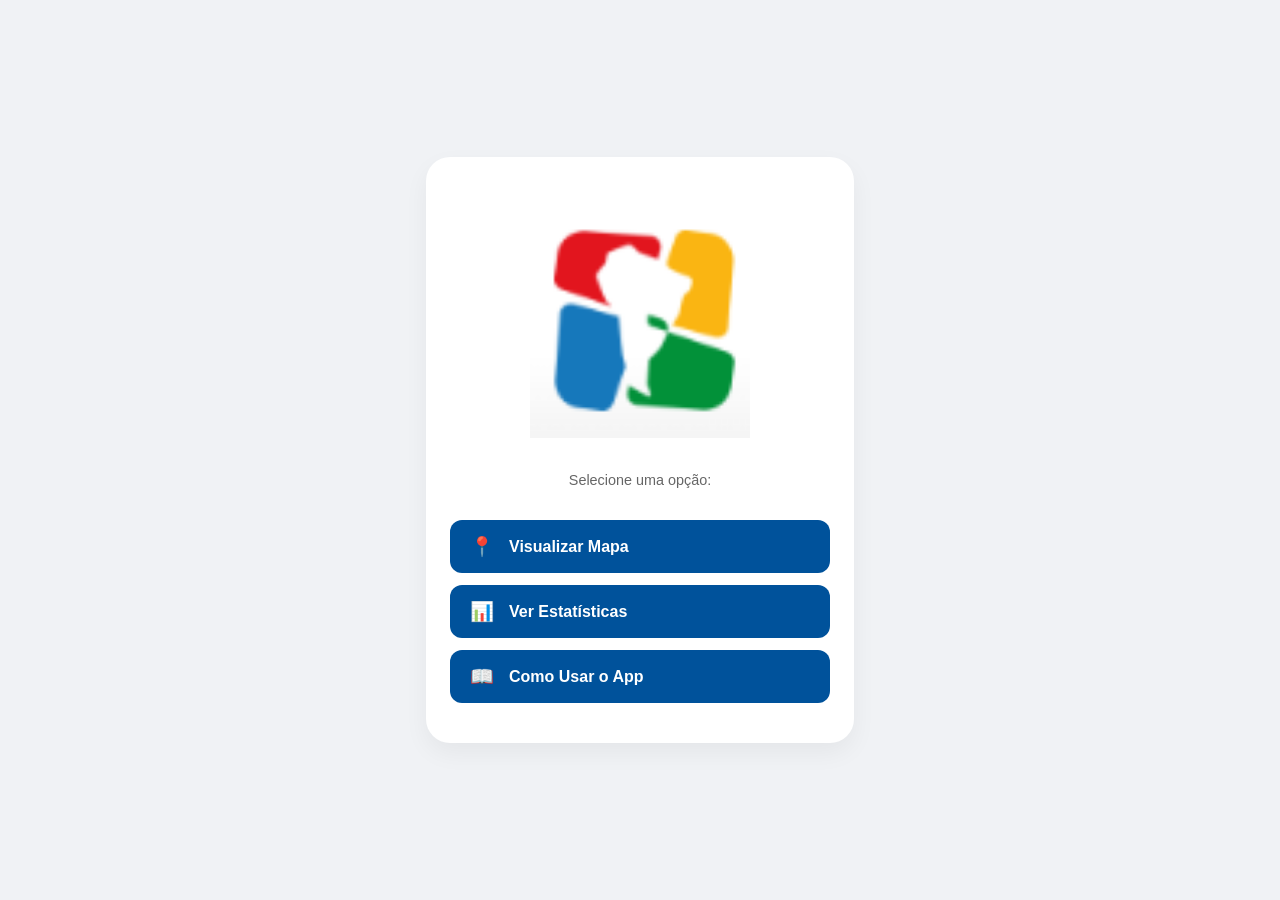
==== index.html @ 41bc8ce9 "Corrigindo Logo" ====
<!DOCTYPE html>
<html lang="pt-br">
<head>
    <meta charset="UTF-8">
    <meta name="viewport" content="width=device-width, initial-scale=1.0">
    <title>Itaipu Parquetec - PWA</title>
    <link rel="manifest" href="manifest.json">
    <link rel="stylesheet" href="style.css">
</head>
<body>

    <div class="card">
        <header class="header">
            <img src="Images/LogoItaipu.png" alt="Logo Itaipu Parquetec" class="logo">
        </header>

        <p class="welcome-text">Selecione uma opção:</p>

        <nav class="button-group">
            <button class="btn" onclick="navegar('mapa')">
                <span class="icon">📍</span> Visualizar Mapa
            </button>
            
            <button class="btn" onclick="navegar('estatisticas')">
                <span class="icon">📊</span> Ver Estatísticas
            </button>
            
            <button class="btn" onclick="navegar('tutorial')">
                <span class="icon">📖</span> Como Usar o App
            </button>
        </nav>
    </div>

    <script>
        // Mantendo seu registro de Service Worker
        if ('serviceWorker' in navigator) {
            navigator.serviceWorker.register('sw.js');
        }

        function navegar(destino) {
            console.log("Indo para: " + destino);
            alert("Navegando para: " + destino);
        }
    </script>
</body>
</html>
---- style.css ----
body { 
    font-family: 'Segoe UI', Tahoma, Geneva, Verdana, sans-serif; 
    display: flex; 
    justify-content: center; 
    align-items: center; 
    min-height: 100vh; 
    margin: 0; 
    background-color: #f0f2f5;
}

.card {
    text-align: center;
    padding: 2.5rem 1.5rem;
    background: white;
    border-radius: 24px;
    box-shadow: 0 10px 25px rgba(0,0,0,0.05);
    width: 90%;
    max-width: 380px;
}

.logo {
    width: 100%;
    max-width: 220px;
    margin-bottom: 1rem;
}

.welcome-text {
    color: #666;
    margin-bottom: 2rem;
    font-size: 0.9rem;
}

.button-group {
    display: flex;
    flex-direction: column;
    gap: 12px;
}

.btn {
    display: flex;
    align-items: center;
    justify-content: flex-start;
    padding: 15px 20px;
    font-size: 1rem;
    font-weight: 600;
    color: #ffffff;
    background-color: #00529b; 
    border: none;
    border-radius: 12px;
    cursor: pointer;
    transition: all 0.2s ease;
}

.btn:active {
    transform: scale(0.96);
    background-color: #003d73;
}

.btn .icon {
    margin-right: 15px;
    font-size: 1.2rem;
}


@media (min-width: 768px) {
    .btn:hover {
        background-color: #0066c0;
        box-shadow: 0 4px 12px rgba(0,82,155,0.2);
    }
}
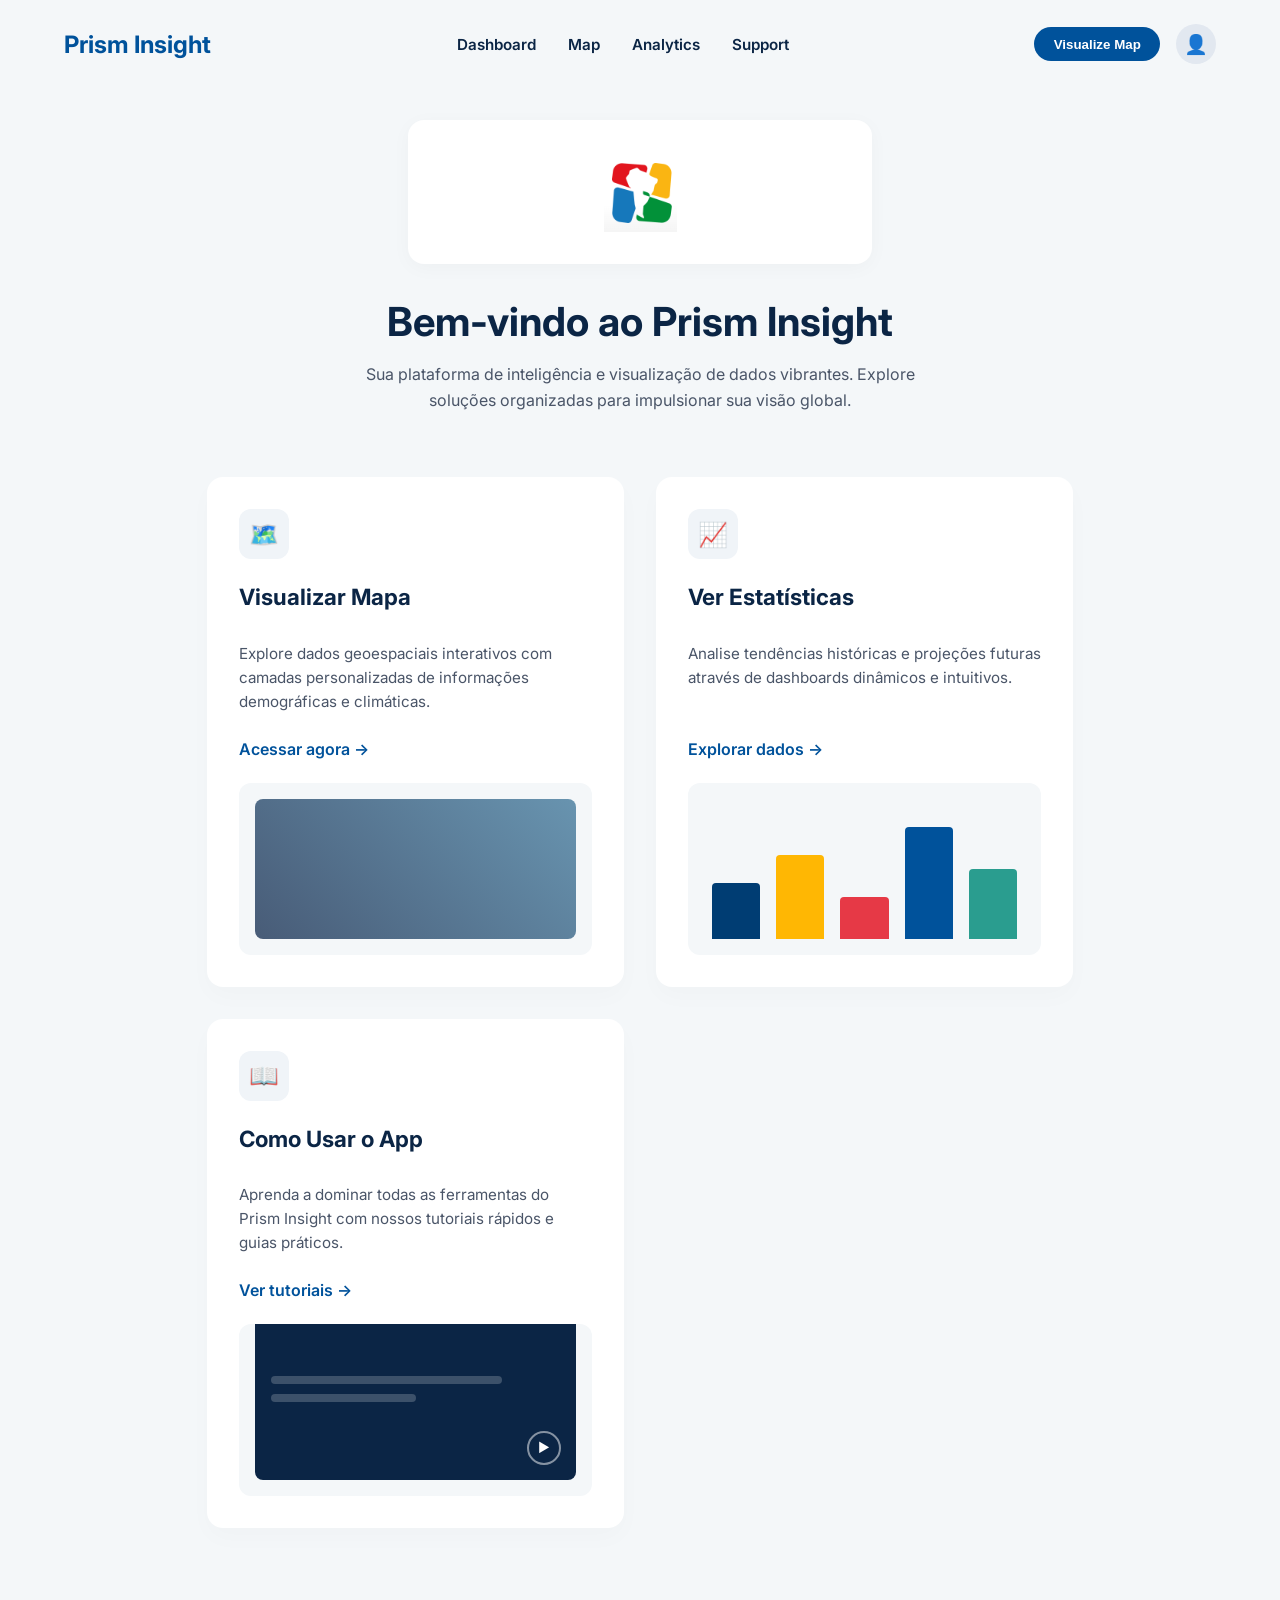
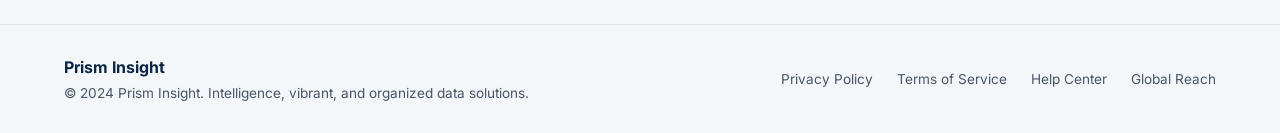
==== commit 82a6d705: "Atualizando o layout da interface principal" ====
--- a/index.html
+++ b/index.html
@@ -3,40 +3,105 @@
 <head>
     <meta charset="UTF-8">
     <meta name="viewport" content="width=device-width, initial-scale=1.0">
-    <title>Itaipu Parquetec - PWA</title>
+    <title>Itaipu Parquetec - Prism Insight</title>
     <link rel="manifest" href="manifest.json">
     <link rel="stylesheet" href="style.css">
+    <link href="https://fonts.googleapis.com/css2?family=Inter:wght@400;600;700&display=swap" rel="stylesheet">
 </head>
 <body>
 
-    <div class="card">
-        <header class="header">
-            <img src="Images/LogoItaipu.png" alt="Logo Itaipu Parquetec" class="logo">
-        </header>
+    <nav class="navbar">
+        <div class="nav-brand">Prism Insight</div>
+        <div class="nav-links">
+            <a href="#">Dashboard</a>
+            <a href="#">Map</a>
+            <a href="#">Analytics</a>
+            <a href="#">Support</a>
+        </div>
+        <div class="nav-actions">
+            <button class="btn-primary" onclick="navegar('mapa')">Visualize Map</button>
+            <div class="avatar">👤</div>
+        </div>
+    </nav>
 
-        <p class="welcome-text">Selecione uma opção:</p>
+    <main class="container">
+        <section class="hero">
+            <div class="hero-image-wrapper">
+                <img src="Images/LogoItaipu.png" alt="Logo Itaipu Parquetec" class="hero-logo" onerror="this.style.display='none'">
+            </div>
+            <h1>Bem-vindo ao Prism Insight</h1>
+            <p>Sua plataforma de inteligência e visualização de dados vibrantes. Explore soluções organizadas para impulsionar sua visão global.</p>
+        </section>
 
-        <nav class="button-group">
-            <button class="btn" onclick="navegar('mapa')">
-                <span class="icon">📍</span> Visualizar Mapa
-            </button>
+        <section class="cards-grid">
             
-            <button class="btn" onclick="navegar('estatisticas')">
-                <span class="icon">📊</span> Ver Estatísticas
-            </button>
-            
-            <button class="btn" onclick="navegar('tutorial')">
-                <span class="icon">📖</span> Como Usar o App
-            </button>
-        </nav>
-    </div>
+            <div class="feature-card" onclick="navegar('mapa')">
+                <div class="icon-wrapper">
+                    <span class="icon">🗺️</span>
+                </div>
+                <h2>Visualizar Mapa</h2>
+                <p>Explore dados geoespaciais interativos com camadas personalizadas de informações demográficas e climáticas.</p>
+                <a href="#" class="card-link">Acessar agora &rarr;</a>
+                <div class="card-graphic graphic-map">
+                    <div class="mock-map"></div>
+                </div>
+            </div>
+
+            <div class="feature-card" onclick="navegar('estatisticas')">
+                <div class="icon-wrapper">
+                    <span class="icon">📈</span>
+                </div>
+                <h2>Ver Estatísticas</h2>
+                <p>Analise tendências históricas e projeções futuras através de dashboards dinâmicos e intuitivos.</p>
+                <a href="#" class="card-link">Explorar dados &rarr;</a>
+                <div class="card-graphic graphic-chart">
+                    <div class="bar" style="height: 40%; background: #003d73;"></div>
+                    <div class="bar" style="height: 60%; background: #ffb703;"></div>
+                    <div class="bar" style="height: 30%; background: #e63946;"></div>
+                    <div class="bar" style="height: 80%; background: #00529b;"></div>
+                    <div class="bar" style="height: 50%; background: #2a9d8f;"></div>
+                </div>
+            </div>
+
+            <div class="feature-card" onclick="navegar('tutorial')">
+                <div class="icon-wrapper">
+                    <span class="icon">📖</span>
+                </div>
+                <h2>Como Usar o App</h2>
+                <p>Aprenda a dominar todas as ferramentas do Prism Insight com nossos tutoriais rápidos e guias práticos.</p>
+                <a href="#" class="card-link">Ver tutoriais &rarr;</a>
+                <div class="card-graphic graphic-video">
+                    <div class="video-mockup">
+                        <div class="video-line line-1"></div>
+                        <div class="video-line line-2"></div>
+                        <div class="play-btn">▶</div>
+                    </div>
+                </div>
+            </div>
+
+        </section>
+    </main>
+
+    <footer class="footer">
+        <div class="footer-brand">
+            <strong>Prism Insight</strong>
+            <p>&copy; 2024 Prism Insight. Intelligence, vibrant, and organized data solutions.</p>
+        </div>
+        <div class="footer-links">
+            <a href="#">Privacy Policy</a>
+            <a href="#">Terms of Service</a>
+            <a href="#">Help Center</a>
+            <a href="#">Global Reach</a>
+        </div>
+    </footer>
 
     <script>
-        // Mantendo seu registro de Service Worker
+        // Registro do Service Worker original
         if ('serviceWorker' in navigator) {
             navigator.serviceWorker.register('sw.js');
         }
 
+        // Função de navegação original
         function navegar(destino) {
             console.log("Indo para: " + destino);
             alert("Navegando para: " + destino);
--- a/style.css
+++ b/style.css
@@ -1,70 +1,282 @@
+/* Variáveis baseadas no tema e no seu JSON original */
+:root {
+    --bg-color: #f4f7f9;
+    --text-main: #0b2545;
+    --text-muted: #4a5568;
+    --primary-color: #00529b; /* Cor original do tema Itaipu */
+    --primary-hover: #003d73;
+    --card-bg: #ffffff;
+    --border-radius: 16px;
+}
+
 body { 
-    font-family: 'Segoe UI', Tahoma, Geneva, Verdana, sans-serif; 
-    display: flex; 
-    justify-content: center; 
-    align-items: center; 
-    min-height: 100vh; 
+    font-family: 'Inter', 'Segoe UI', Tahoma, Geneva, Verdana, sans-serif; 
     margin: 0; 
-    background-color: #f0f2f5;
-}
-
-.card {
+    padding: 0;
+    background-color: var(--bg-color);
+    color: var(--text-main);
+    display: flex;
+    flex-direction: column;
+    min-height: 100vh;
+}
+
+/* ================= Navbar ================= */
+.navbar {
+    display: flex;
+    justify-content: space-between;
+    align-items: center;
+    padding: 1.5rem 5%;
+    background-color: var(--bg-color);
+}
+
+.nav-brand {
+    font-size: 1.5rem;
+    font-weight: 700;
+    color: var(--primary-color);
+}
+
+.nav-links {
+    display: none;
+    gap: 2rem;
+}
+
+.nav-links a {
+    text-decoration: none;
+    color: var(--text-main);
+    font-weight: 600;
+    font-size: 0.95rem;
+}
+
+.nav-links a:hover {
+    color: var(--primary-color);
+}
+
+.nav-actions {
+    display: flex;
+    align-items: center;
+    gap: 1rem;
+}
+
+.btn-primary {
+    background-color: var(--primary-color);
+    color: white;
+    border: none;
+    padding: 0.6rem 1.2rem;
+    border-radius: 20px;
+    font-weight: 600;
+    cursor: pointer;
+    transition: background-color 0.2s;
+}
+
+.btn-primary:hover {
+    background-color: var(--primary-hover);
+}
+
+.avatar {
+    width: 40px;
+    height: 40px;
+    background-color: #e2e8f0;
+    border-radius: 50%;
+    display: flex;
+    align-items: center;
+    justify-content: center;
+    font-size: 1.2rem;
+}
+
+/* ================= Hero Section ================= */
+.container {
+    flex: 1;
+    max-width: 1200px;
+    margin: 0 auto;
+    padding: 2rem 5%;
+}
+
+.hero {
     text-align: center;
-    padding: 2.5rem 1.5rem;
+    margin-bottom: 4rem;
+}
+
+.hero-image-wrapper {
     background: white;
-    border-radius: 24px;
-    box-shadow: 0 10px 25px rgba(0,0,0,0.05);
-    width: 90%;
-    max-width: 380px;
-}
-
-.logo {
     width: 100%;
-    max-width: 220px;
+    max-width: 400px;
+    margin: 0 auto 2rem;
+    padding: 2rem;
+    border-radius: var(--border-radius);
+    box-shadow: 0 4px 20px rgba(0,0,0,0.03);
+    display: flex;
+    justify-content: center;
+}
+
+.hero-logo {
+    max-width: 150px;
+}
+
+.hero h1 {
+    font-size: 2.5rem;
     margin-bottom: 1rem;
-}
-
-.welcome-text {
-    color: #666;
-    margin-bottom: 2rem;
-    font-size: 0.9rem;
-}
-
-.button-group {
+    color: var(--text-main);
+}
+
+.hero p {
+    color: var(--text-muted);
+    max-width: 600px;
+    margin: 0 auto;
+    line-height: 1.6;
+}
+
+/* ================= Cards Grid ================= */
+.cards-grid {
+    display: grid;
+    grid-template-columns: repeat(auto-fit, minmax(320px, 1fr));
+    gap: 2rem;
+    margin-bottom: 4rem;
+}
+
+.feature-card {
+    background: var(--card-bg);
+    border-radius: var(--border-radius);
+    padding: 2rem;
+    box-shadow: 0 10px 25px rgba(0,0,0,0.02);
+    transition: transform 0.3s ease, box-shadow 0.3s ease;
+    cursor: pointer;
     display: flex;
     flex-direction: column;
-    gap: 12px;
-}
-
-.btn {
-    display: flex;
-    align-items: center;
-    justify-content: flex-start;
-    padding: 15px 20px;
-    font-size: 1rem;
+}
+
+.feature-card:hover {
+    transform: translateY(-5px);
+    box-shadow: 0 15px 35px rgba(0,0,0,0.06);
+}
+
+.icon-wrapper {
+    width: 50px;
+    height: 50px;
+    background-color: #f0f4f8;
+    border-radius: 12px;
+    display: flex;
+    align-items: center;
+    justify-content: center;
+    font-size: 1.5rem;
+    margin-bottom: 1.5rem;
+}
+
+.feature-card h2 {
+    font-size: 1.4rem;
+    margin: 0 0 1rem 0;
+}
+
+.feature-card p {
+    color: var(--text-muted);
+    font-size: 0.95rem;
+    line-height: 1.6;
+    margin-bottom: 1.5rem;
+    flex-grow: 1;
+}
+
+.card-link {
+    color: var(--primary-color);
+    text-decoration: none;
     font-weight: 600;
-    color: #ffffff;
-    background-color: #00529b; 
-    border: none;
+    margin-bottom: 1.5rem;
+    display: inline-block;
+}
+
+/* Gráficos simulados em CSS para preencher os cards */
+.card-graphic {
+    background-color: var(--bg-color);
     border-radius: 12px;
-    cursor: pointer;
-    transition: all 0.2s ease;
-}
-
-.btn:active {
-    transform: scale(0.96);
-    background-color: #003d73;
-}
-
-.btn .icon {
-    margin-right: 15px;
-    font-size: 1.2rem;
-}
-
-
+    height: 140px;
+    display: flex;
+    align-items: flex-end;
+    justify-content: space-around;
+    padding: 1rem;
+    overflow: hidden;
+    position: relative;
+}
+
+.graphic-chart .bar {
+    width: 15%;
+    border-radius: 4px 4px 0 0;
+}
+
+.graphic-map .mock-map {
+    width: 100%;
+    height: 100%;
+    background: linear-gradient(45deg, #1d3557, #457b9d);
+    border-radius: 8px;
+    opacity: 0.8;
+}
+
+.graphic-video .video-mockup {
+    width: 100%;
+    height: 100%;
+    background-color: #0b2545;
+    border-radius: 8px;
+    padding: 1rem;
+    display: flex;
+    flex-direction: column;
+    justify-content: center;
+    position: relative;
+}
+
+.video-line {
+    height: 8px;
+    background: rgba(255,255,255,0.2);
+    border-radius: 4px;
+    margin-bottom: 10px;
+}
+.line-1 { width: 80%; }
+.line-2 { width: 50%; }
+
+.play-btn {
+    position: absolute;
+    right: 15px;
+    bottom: 15px;
+    color: white;
+    border: 2px solid rgba(255,255,255,0.5);
+    border-radius: 50%;
+    width: 30px;
+    height: 30px;
+    display: flex;
+    align-items: center;
+    justify-content: center;
+    font-size: 0.8rem;
+}
+
+/* ================= Footer ================= */
+.footer {
+    border-top: 1px solid #e2e8f0;
+    padding: 2rem 5%;
+    display: flex;
+    justify-content: space-between;
+    align-items: center;
+    flex-wrap: wrap;
+    gap: 1rem;
+    background-color: var(--bg-color);
+}
+
+.footer-brand p {
+    color: var(--text-muted);
+    font-size: 0.85rem;
+    margin: 0.5rem 0 0 0;
+}
+
+.footer-links {
+    display: flex;
+    gap: 1.5rem;
+    flex-wrap: wrap;
+}
+
+.footer-links a {
+    color: var(--text-muted);
+    text-decoration: none;
+    font-size: 0.85rem;
+}
+
+/* Responsividade */
 @media (min-width: 768px) {
-    .btn:hover {
-        background-color: #0066c0;
-        box-shadow: 0 4px 12px rgba(0,82,155,0.2);
+    .nav-links {
+        display: flex;
     }
 }
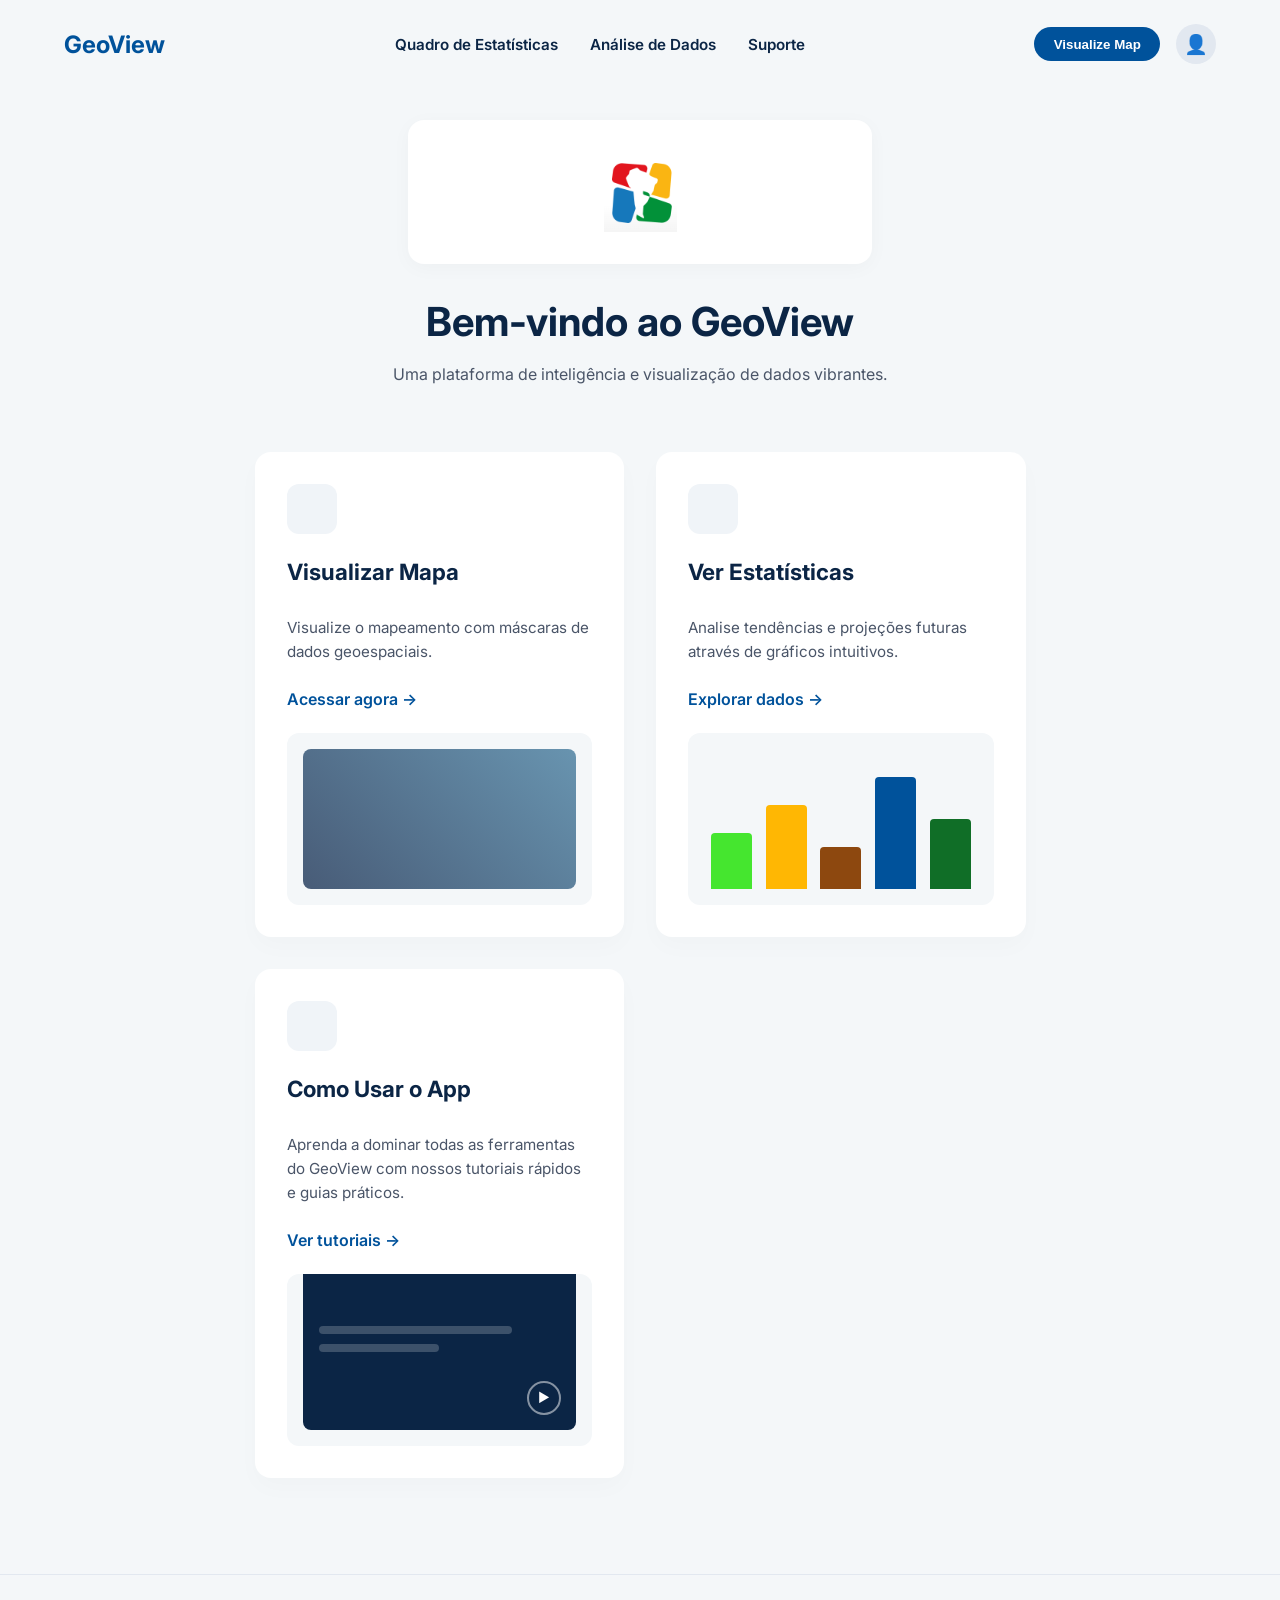
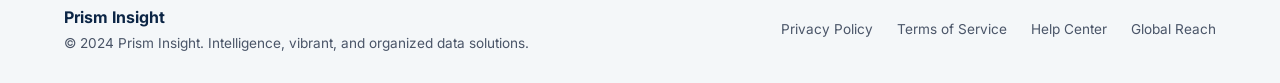
==== commit 3ae75609: "Refinando algumas coisas" ====
--- a/index.html
+++ b/index.html
@@ -11,12 +11,11 @@
 <body>
 
     <nav class="navbar">
-        <div class="nav-brand">Prism Insight</div>
+        <div class="nav-brand">GeoView</div>
         <div class="nav-links">
-            <a href="#">Dashboard</a>
-            <a href="#">Map</a>
-            <a href="#">Analytics</a>
-            <a href="#">Support</a>
+            <a href="#">Quadro de Estatísticas</a>
+            <a href="#">Análise de Dados</a>
+            <a href="#">Suporte</a>
         </div>
         <div class="nav-actions">
             <button class="btn-primary" onclick="navegar('mapa')">Visualize Map</button>
@@ -29,18 +28,17 @@
             <div class="hero-image-wrapper">
                 <img src="Images/LogoItaipu.png" alt="Logo Itaipu Parquetec" class="hero-logo" onerror="this.style.display='none'">
             </div>
-            <h1>Bem-vindo ao Prism Insight</h1>
-            <p>Sua plataforma de inteligência e visualização de dados vibrantes. Explore soluções organizadas para impulsionar sua visão global.</p>
+            <h1>Bem-vindo ao GeoView</h1>
+            <p>Uma plataforma de inteligência e visualização de dados vibrantes.</p>
         </section>
 
         <section class="cards-grid">
             
             <div class="feature-card" onclick="navegar('mapa')">
                 <div class="icon-wrapper">
-                    <span class="icon">🗺️</span>
                 </div>
                 <h2>Visualizar Mapa</h2>
-                <p>Explore dados geoespaciais interativos com camadas personalizadas de informações demográficas e climáticas.</p>
+                <p>Visualize o mapeamento com máscaras de dados geoespaciais.</p>
                 <a href="#" class="card-link">Acessar agora &rarr;</a>
                 <div class="card-graphic graphic-map">
                     <div class="mock-map"></div>
@@ -49,26 +47,24 @@
 
             <div class="feature-card" onclick="navegar('estatisticas')">
                 <div class="icon-wrapper">
-                    <span class="icon">📈</span>
                 </div>
                 <h2>Ver Estatísticas</h2>
-                <p>Analise tendências históricas e projeções futuras através de dashboards dinâmicos e intuitivos.</p>
+                <p>Analise tendências e projeções futuras através de gráficos intuitivos.</p>
                 <a href="#" class="card-link">Explorar dados &rarr;</a>
                 <div class="card-graphic graphic-chart">
-                    <div class="bar" style="height: 40%; background: #003d73;"></div>
+                    <div class="bar" style="height: 40%; background: #45e62f;"></div>
                     <div class="bar" style="height: 60%; background: #ffb703;"></div>
-                    <div class="bar" style="height: 30%; background: #e63946;"></div>
+                    <div class="bar" style="height: 30%; background: #8d480f;"></div>
                     <div class="bar" style="height: 80%; background: #00529b;"></div>
-                    <div class="bar" style="height: 50%; background: #2a9d8f;"></div>
+                    <div class="bar" style="height: 50%; background: #106e27;"></div>
                 </div>
             </div>
 
             <div class="feature-card" onclick="navegar('tutorial')">
                 <div class="icon-wrapper">
-                    <span class="icon">📖</span>
                 </div>
                 <h2>Como Usar o App</h2>
-                <p>Aprenda a dominar todas as ferramentas do Prism Insight com nossos tutoriais rápidos e guias práticos.</p>
+                <p>Aprenda a dominar todas as ferramentas do GeoView com nossos tutoriais rápidos e guias práticos.</p>
                 <a href="#" class="card-link">Ver tutoriais &rarr;</a>
                 <div class="card-graphic graphic-video">
                     <div class="video-mockup">
@@ -96,15 +92,14 @@
     </footer>
 
     <script>
-        // Registro do Service Worker original
         if ('serviceWorker' in navigator) {
             navigator.serviceWorker.register('sw.js');
         }
 
-        // Função de navegação original
+        // Nova função de navegação
         function navegar(destino) {
-            console.log("Indo para: " + destino);
-            alert("Navegando para: " + destino);
+            // Redireciona para a página baseada no nome do destino
+            window.location.href = destino + '.html';
         }
     </script>
 </body>
--- a/style.css
+++ b/style.css
@@ -1,4 +1,3 @@
-/* Variáveis baseadas no tema e no seu JSON original */
 :root {
     --bg-color: #f4f7f9;
     --text-main: #0b2545;
@@ -20,7 +19,7 @@
     min-height: 100vh;
 }
 
-/* ================= Navbar ================= */
+
 .navbar {
     display: flex;
     justify-content: space-between;
@@ -83,7 +82,6 @@
     font-size: 1.2rem;
 }
 
-/* ================= Hero Section ================= */
 .container {
     flex: 1;
     max-width: 1200px;
@@ -125,7 +123,6 @@
     line-height: 1.6;
 }
 
-/* ================= Cards Grid ================= */
 .cards-grid {
     display: grid;
     grid-template-columns: repeat(auto-fit, minmax(320px, 1fr));
@@ -182,7 +179,6 @@
     display: inline-block;
 }
 
-/* Gráficos simulados em CSS para preencher os cards */
 .card-graphic {
     background-color: var(--bg-color);
     border-radius: 12px;
@@ -244,7 +240,6 @@
     font-size: 0.8rem;
 }
 
-/* ================= Footer ================= */
 .footer {
     border-top: 1px solid #e2e8f0;
     padding: 2rem 5%;
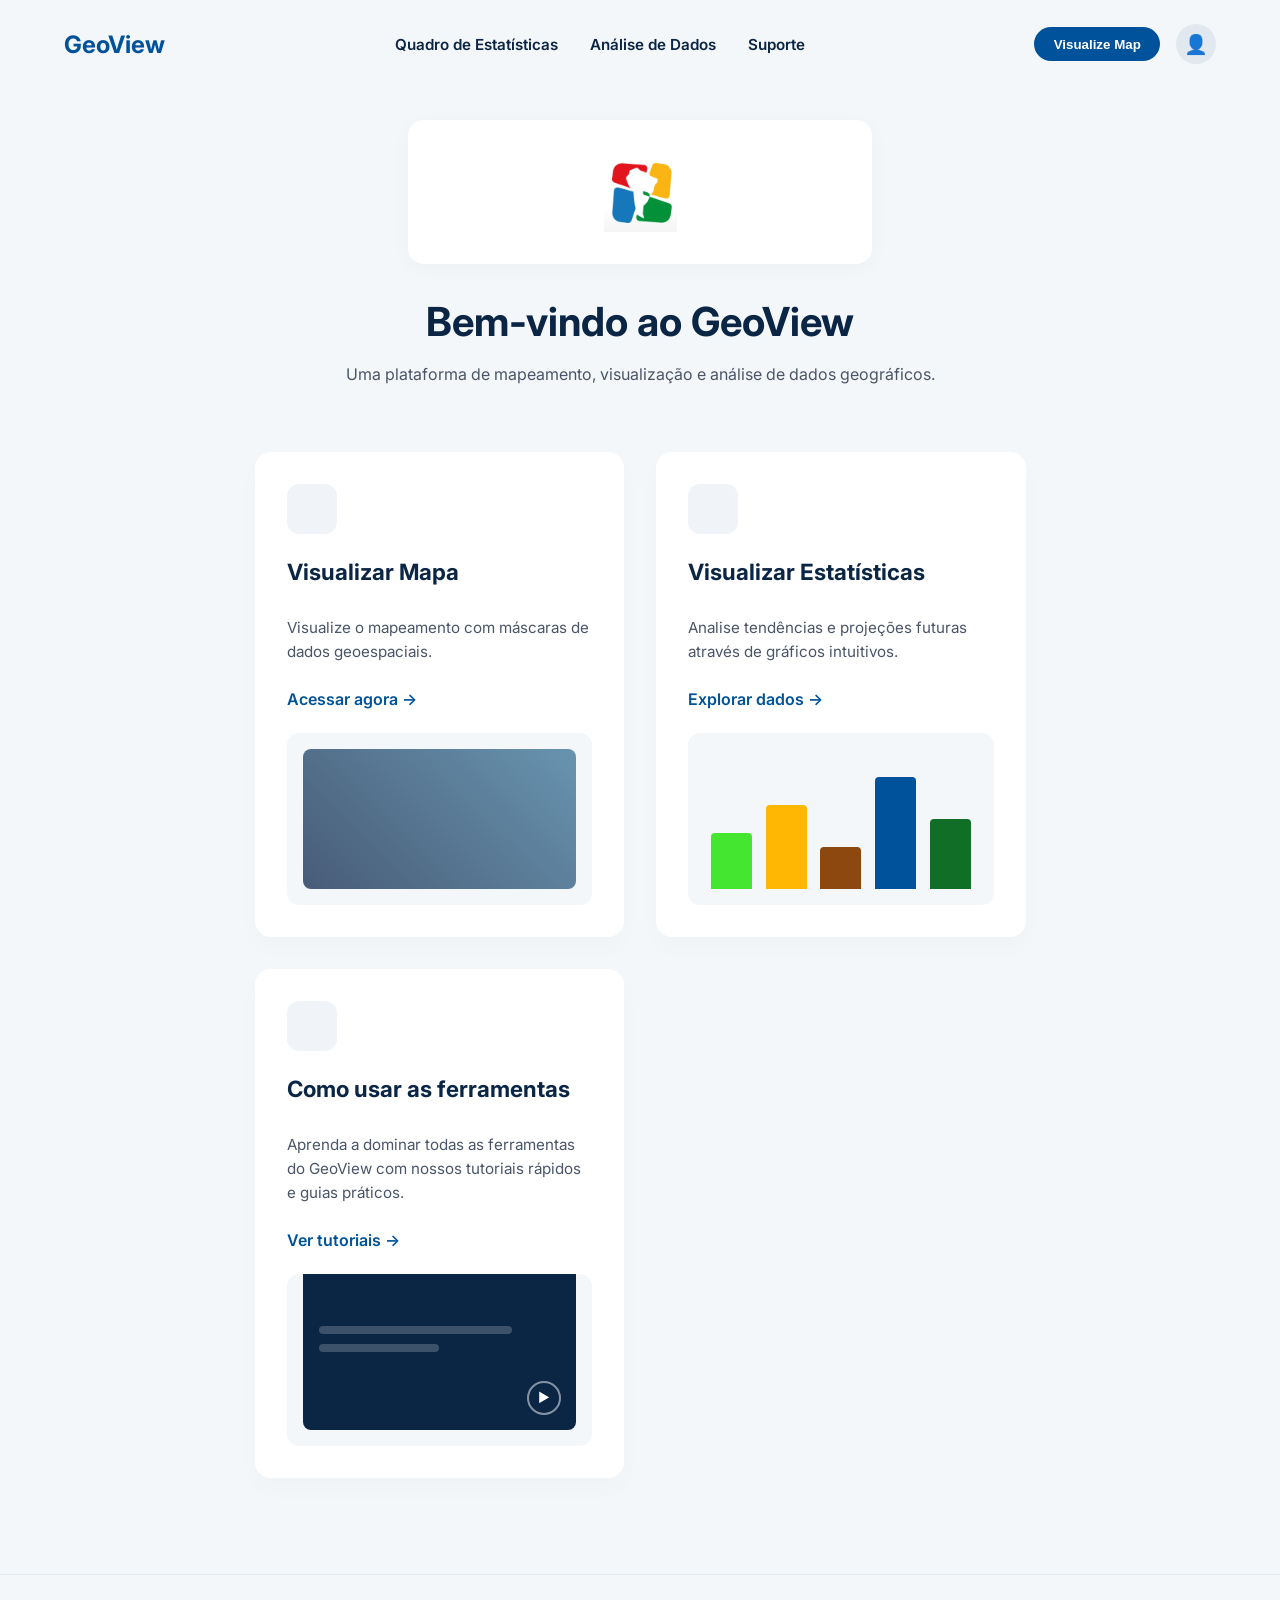
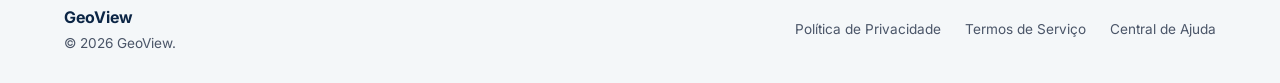
==== commit f9417999: "Mais refinamentos" ====
--- a/index.html
+++ b/index.html
@@ -29,7 +29,7 @@
                 <img src="Images/LogoItaipu.png" alt="Logo Itaipu Parquetec" class="hero-logo" onerror="this.style.display='none'">
             </div>
             <h1>Bem-vindo ao GeoView</h1>
-            <p>Uma plataforma de inteligência e visualização de dados vibrantes.</p>
+            <p>Uma plataforma de mapeamento, visualização e análise de dados geográficos.</p>
         </section>
 
         <section class="cards-grid">
@@ -48,7 +48,7 @@
             <div class="feature-card" onclick="navegar('estatisticas')">
                 <div class="icon-wrapper">
                 </div>
-                <h2>Ver Estatísticas</h2>
+                <h2>Visualizar Estatísticas</h2>
                 <p>Analise tendências e projeções futuras através de gráficos intuitivos.</p>
                 <a href="#" class="card-link">Explorar dados &rarr;</a>
                 <div class="card-graphic graphic-chart">
@@ -63,7 +63,7 @@
             <div class="feature-card" onclick="navegar('tutorial')">
                 <div class="icon-wrapper">
                 </div>
-                <h2>Como Usar o App</h2>
+                <h2>Como usar as ferramentas</h2>
                 <p>Aprenda a dominar todas as ferramentas do GeoView com nossos tutoriais rápidos e guias práticos.</p>
                 <a href="#" class="card-link">Ver tutoriais &rarr;</a>
                 <div class="card-graphic graphic-video">
@@ -80,14 +80,13 @@
 
     <footer class="footer">
         <div class="footer-brand">
-            <strong>Prism Insight</strong>
-            <p>&copy; 2024 Prism Insight. Intelligence, vibrant, and organized data solutions.</p>
+            <strong>GeoView</strong>
+            <p>&copy; 2026 GeoView.</p>
         </div>
         <div class="footer-links">
-            <a href="#">Privacy Policy</a>
-            <a href="#">Terms of Service</a>
-            <a href="#">Help Center</a>
-            <a href="#">Global Reach</a>
+            <a href="#">Política de Privacidade</a>
+            <a href="#">Termos de Serviço</a>
+            <a href="#">Central de Ajuda</a>
         </div>
     </footer>
 
@@ -96,9 +95,7 @@
             navigator.serviceWorker.register('sw.js');
         }
 
-        // Nova função de navegação
         function navegar(destino) {
-            // Redireciona para a página baseada no nome do destino
             window.location.href = destino + '.html';
         }
     </script>
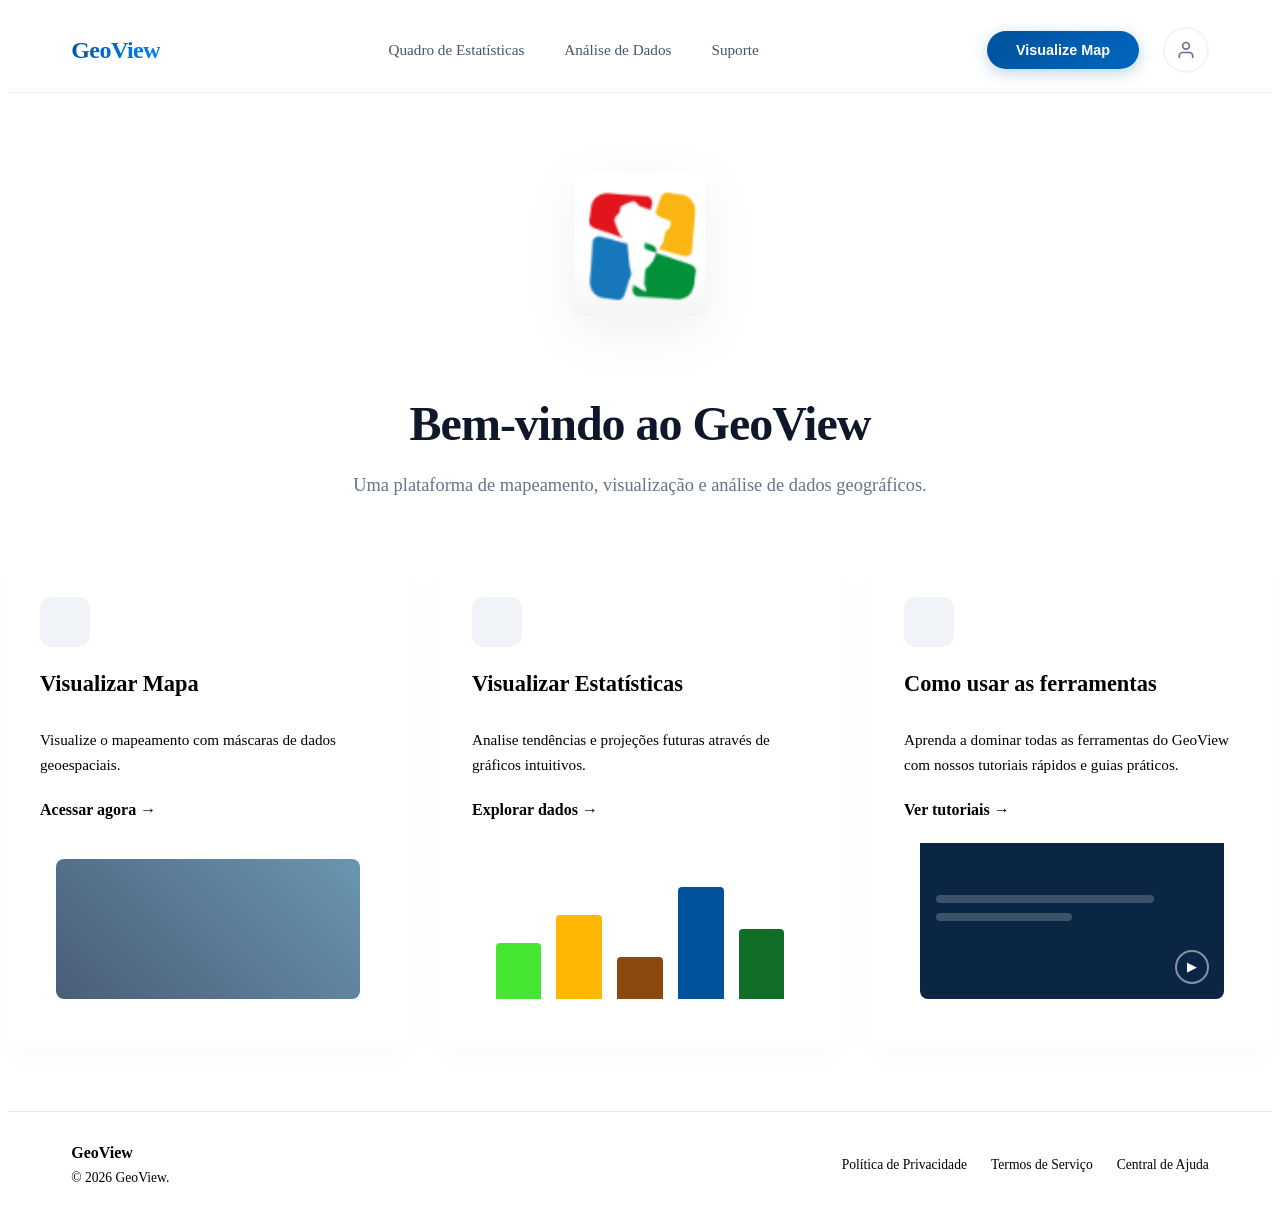
==== commit 28b98c9f: "mais elegante" ====
--- a/index.html
+++ b/index.html
@@ -19,15 +19,16 @@
         </div>
         <div class="nav-actions">
             <button class="btn-primary" onclick="navegar('mapa')">Visualize Map</button>
-            <div class="avatar">👤</div>
+            <div class="avatar">
+                <svg width="20" height="20" viewBox="0 0 24 24" fill="none" stroke="currentColor" stroke-width="2" stroke-linecap="round" stroke-linejoin="round"><path d="M20 21v-2a4 4 0 0 0-4-4H8a4 4 0 0 0-4 4v2"></path><circle cx="12" cy="7" r="4"></circle></svg>
+            </div>
         </div>
     </nav>
 
     <main class="container">
         <section class="hero">
-            <div class="hero-image-wrapper">
-                <img src="Images/LogoItaipu.png" alt="Logo Itaipu Parquetec" class="hero-logo" onerror="this.style.display='none'">
-            </div>
+            <img src="Images/LogoItaipu.png" alt="Logo GeoView" class="hero-logo">
+            
             <h1>Bem-vindo ao GeoView</h1>
             <p>Uma plataforma de mapeamento, visualização e análise de dados geográficos.</p>
         </section>
--- a/style.css
+++ b/style.css
@@ -1,126 +1,159 @@
-:root {
-    --bg-color: #f4f7f9;
-    --text-main: #0b2545;
-    --text-muted: #4a5568;
-    --primary-color: #00529b; /* Cor original do tema Itaipu */
-    --primary-hover: #003d73;
-    --card-bg: #ffffff;
-    --border-radius: 16px;
-}
-
-body { 
-    font-family: 'Inter', 'Segoe UI', Tahoma, Geneva, Verdana, sans-serif; 
-    margin: 0; 
-    padding: 0;
-    background-color: var(--bg-color);
-    color: var(--text-main);
-    display: flex;
-    flex-direction: column;
-    min-height: 100vh;
-}
-
-
 .navbar {
     display: flex;
     justify-content: space-between;
     align-items: center;
-    padding: 1.5rem 5%;
-    background-color: var(--bg-color);
+    padding: 1.2rem 5%;
+    
+    /* Efeito de Vidro (Fundo semi-transparente + Desfoque) */
+    background-color: rgba(255, 255, 255, 0.75); 
+    backdrop-filter: blur(12px); 
+    -webkit-backdrop-filter: blur(12px);
+    
+    /* Fixa no topo elegantemente */
+    position: sticky;
+    top: 0;
+    z-index: 1000;
+    border-bottom: 1px solid rgba(0, 0, 0, 0.05);
+    transition: all 0.3s ease;
 }
 
 .nav-brand {
     font-size: 1.5rem;
-    font-weight: 700;
-    color: var(--primary-color);
+    font-weight: 800;
+    /* Gradiente sutil no texto da logo */
+    background: linear-gradient(135deg, #00529b, #0088ff);
+    -webkit-background-clip: text;
+    -webkit-text-fill-color: transparent;
+    letter-spacing: -0.5px;
 }
 
 .nav-links {
-    display: none;
-    gap: 2rem;
+    display: none; /* Mantém responsivo (esconde no celular) */
+    gap: 2.5rem;
 }
 
 .nav-links a {
     text-decoration: none;
-    color: var(--text-main);
-    font-weight: 600;
+    color: #475569; /* Um cinza-azulado chique em vez de preto */
+    font-weight: 500;
     font-size: 0.95rem;
+    transition: color 0.3s ease;
+    position: relative;
+}
+
+/* Sublinhado animado nos links ao passar o mouse */
+.nav-links a::after {
+    content: '';
+    position: absolute;
+    width: 0;
+    height: 2px;
+    bottom: -6px;
+    left: 0;
+    background-color: #00529b;
+    transition: width 0.3s ease;
+    border-radius: 2px;
 }
 
 .nav-links a:hover {
-    color: var(--primary-color);
+    color: #00529b;
+}
+
+.nav-links a:hover::after {
+    width: 100%;
 }
 
 .nav-actions {
     display: flex;
     align-items: center;
-    gap: 1rem;
-}
-
+    gap: 1.5rem;
+}
+
+/* ================= BOTÃO E AVATAR ================= */
 .btn-primary {
-    background-color: var(--primary-color);
+    background: linear-gradient(135deg, #00529b, #0066c0);
     color: white;
     border: none;
-    padding: 0.6rem 1.2rem;
-    border-radius: 20px;
+    padding: 0.7rem 1.8rem;
+    border-radius: 50px; /* Formato pílula é mais moderno */
     font-weight: 600;
+    font-size: 0.9rem;
     cursor: pointer;
-    transition: background-color 0.2s;
+    transition: all 0.3s ease;
+    /* Sombra colorida da mesma cor do botão */
+    box-shadow: 0 4px 15px rgba(0, 82, 155, 0.25); 
 }
 
 .btn-primary:hover {
-    background-color: var(--primary-hover);
+    transform: translateY(-2px);
+    box-shadow: 0 6px 20px rgba(0, 82, 155, 0.4);
 }
 
 .avatar {
-    width: 40px;
-    height: 40px;
-    background-color: #e2e8f0;
+    width: 42px;
+    height: 42px;
+    background-color: white;
+    border: 2px solid #f1f5f9;
     border-radius: 50%;
     display: flex;
     align-items: center;
     justify-content: center;
-    font-size: 1.2rem;
-}
-
-.container {
-    flex: 1;
-    max-width: 1200px;
-    margin: 0 auto;
-    padding: 2rem 5%;
-}
-
+    color: #64748b;
+    cursor: pointer;
+    transition: all 0.2s ease;
+}
+
+.avatar:hover {
+    border-color: #00529b;
+    color: #00529b;
+}
+
+/* ================= HERO SECTION (Apresentação) ================= */
 .hero {
     text-align: center;
-    margin-bottom: 4rem;
-}
-
-.hero-image-wrapper {
-    background: white;
-    width: 100%;
-    max-width: 400px;
-    margin: 0 auto 2rem;
-    padding: 2rem;
-    border-radius: var(--border-radius);
-    box-shadow: 0 4px 20px rgba(0,0,0,0.03);
-    display: flex;
-    justify-content: center;
-}
-
+    padding: 5rem 1rem 4rem; /* Mais respiro em cima e embaixo */
+    display: flex;
+    flex-direction: column;
+    align-items: center;
+}
+
+/* Estilo para a logo livre de caixas */
 .hero-logo {
-    max-width: 150px;
+    width: 130px; 
+    height: auto;
+    margin-bottom: 2.5rem;
+    /* Sombra que se molda ao formato da logo */
+    filter: drop-shadow(0 15px 25px rgba(0,0,0,0.06)); 
+    /* Animação suave flutuante (Opcional, mas dá um toque premium) */
+    animation: float 6s ease-in-out infinite; 
+}
+
+@keyframes float {
+    0% { transform: translateY(0px); }
+    50% { transform: translateY(-12px); }
+    100% { transform: translateY(0px); }
 }
 
 .hero h1 {
-    font-size: 2.5rem;
-    margin-bottom: 1rem;
-    color: var(--text-main);
+    font-size: 3rem; /* Título maior com mais impacto */
+    font-weight: 800;
+    color: #0f172a;
+    margin-bottom: 1.2rem;
+    letter-spacing: -1px; /* Letras levemente mais juntas */
 }
 
 .hero p {
-    color: var(--text-muted);
+    font-size: 1.15rem;
+    color: #64748b;
     max-width: 600px;
     margin: 0 auto;
-    line-height: 1.6;
+    line-height: 1.7;
+}
+
+/* Responsividade da Nav */
+@media (min-width: 768px) {
+    .nav-links {
+        display: flex;
+    }
 }
 
 .cards-grid {
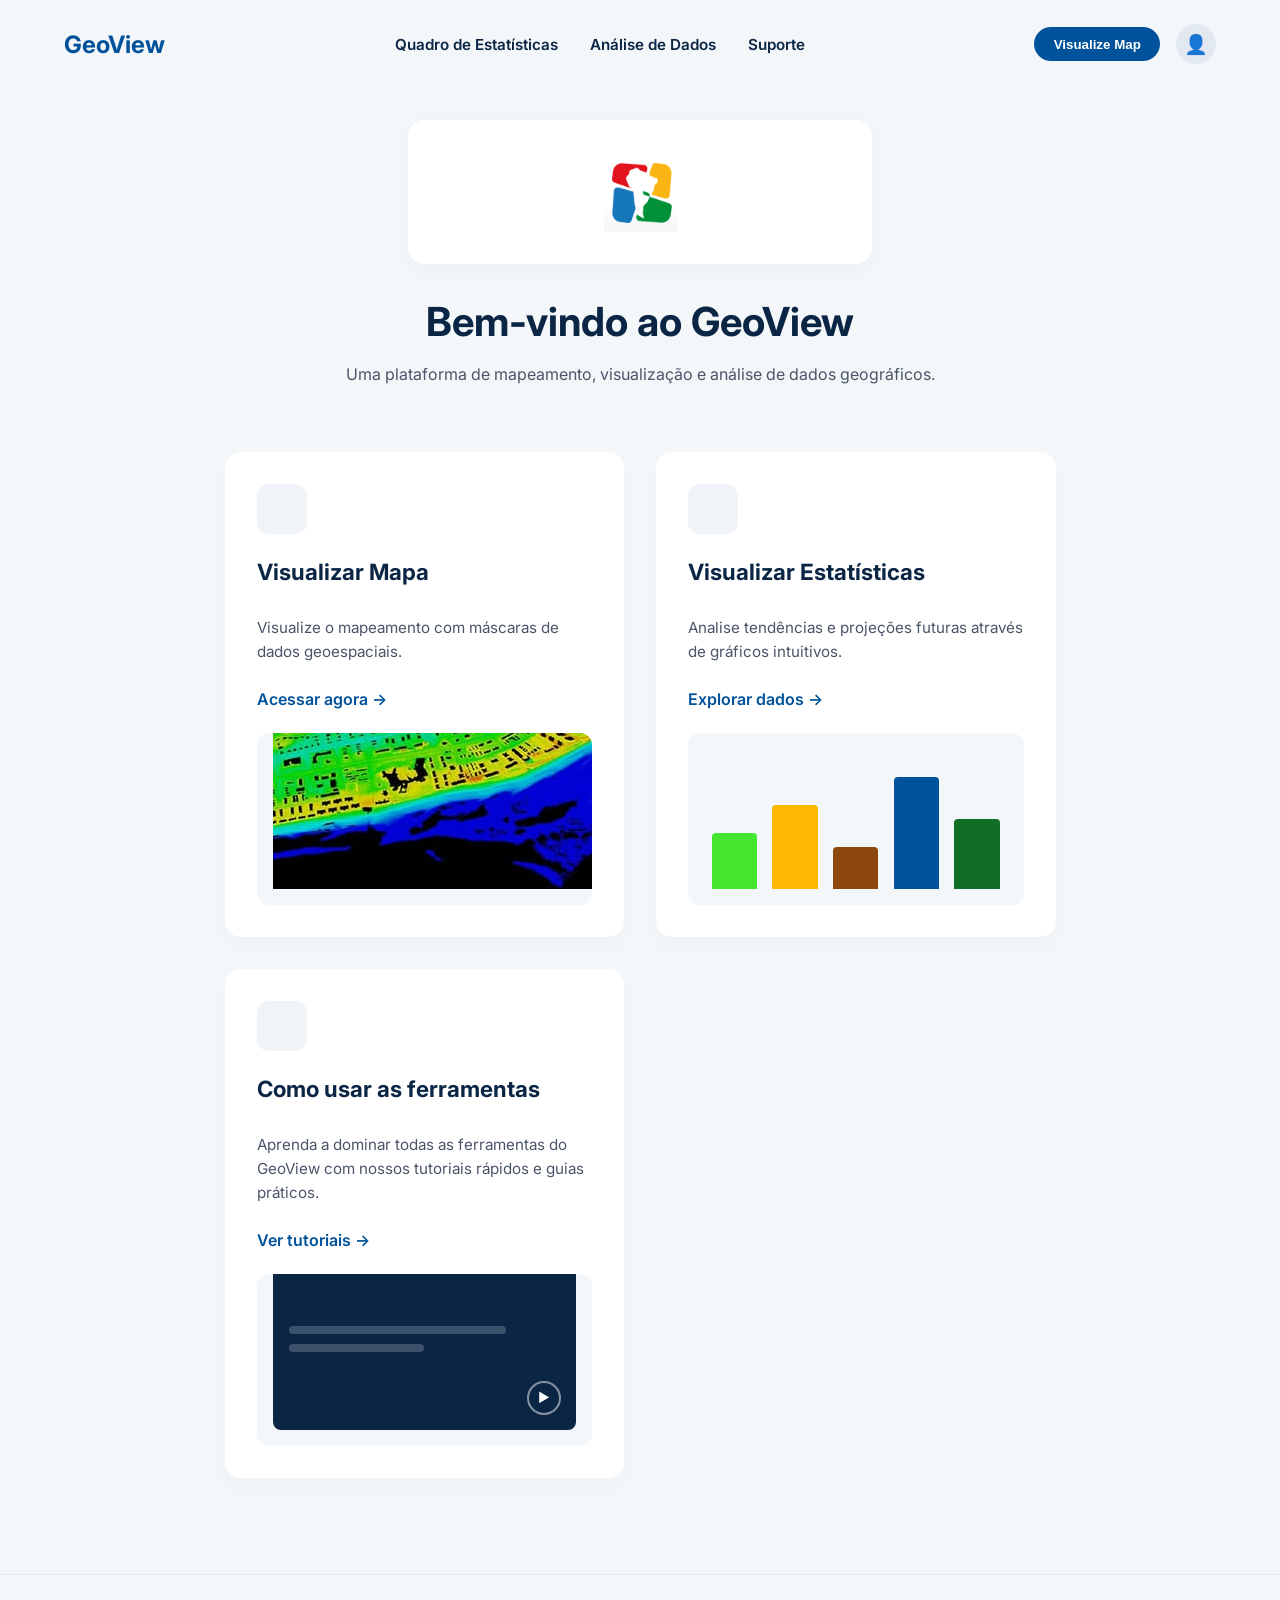
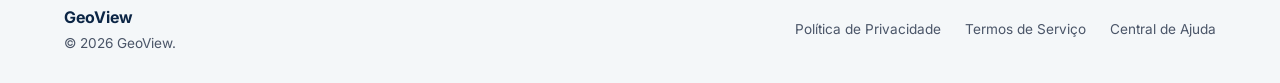
==== commit e5ed8e3f: "Imagem do card atualizada" ====
--- a/index.html
+++ b/index.html
@@ -19,16 +19,15 @@
         </div>
         <div class="nav-actions">
             <button class="btn-primary" onclick="navegar('mapa')">Visualize Map</button>
-            <div class="avatar">
-                <svg width="20" height="20" viewBox="0 0 24 24" fill="none" stroke="currentColor" stroke-width="2" stroke-linecap="round" stroke-linejoin="round"><path d="M20 21v-2a4 4 0 0 0-4-4H8a4 4 0 0 0-4 4v2"></path><circle cx="12" cy="7" r="4"></circle></svg>
-            </div>
+            <div class="avatar">👤</div>
         </div>
     </nav>
 
     <main class="container">
         <section class="hero">
-            <img src="Images/LogoItaipu.png" alt="Logo GeoView" class="hero-logo">
-            
+            <div class="hero-image-wrapper">
+                <img src="Images/LogoItaipu.png" alt="Logo Itaipu Parquetec" class="hero-logo" onerror="this.style.display='none'">
+            </div>
             <h1>Bem-vindo ao GeoView</h1>
             <p>Uma plataforma de mapeamento, visualização e análise de dados geográficos.</p>
         </section>
@@ -42,7 +41,7 @@
                 <p>Visualize o mapeamento com máscaras de dados geoespaciais.</p>
                 <a href="#" class="card-link">Acessar agora &rarr;</a>
                 <div class="card-graphic graphic-map">
-                    <div class="mock-map"></div>
+                    <img src="Images/MapaNdvi.jpeg" alt="Prévia do Mapa Real" class="map-preview" onerror="this.style.display='none'">
                 </div>
             </div>
 
--- a/style.css
+++ b/style.css
@@ -1,159 +1,126 @@
+:root {
+    --bg-color: #f4f7f9;
+    --text-main: #0b2545;
+    --text-muted: #4a5568;
+    --primary-color: #00529b; /* Cor original do tema Itaipu */
+    --primary-hover: #003d73;
+    --card-bg: #ffffff;
+    --border-radius: 16px;
+}
+
+body { 
+    font-family: 'Inter', 'Segoe UI', Tahoma, Geneva, Verdana, sans-serif; 
+    margin: 0; 
+    padding: 0;
+    background-color: var(--bg-color);
+    color: var(--text-main);
+    display: flex;
+    flex-direction: column;
+    min-height: 100vh;
+}
+
+
 .navbar {
     display: flex;
     justify-content: space-between;
     align-items: center;
-    padding: 1.2rem 5%;
-    
-    /* Efeito de Vidro (Fundo semi-transparente + Desfoque) */
-    background-color: rgba(255, 255, 255, 0.75); 
-    backdrop-filter: blur(12px); 
-    -webkit-backdrop-filter: blur(12px);
-    
-    /* Fixa no topo elegantemente */
-    position: sticky;
-    top: 0;
-    z-index: 1000;
-    border-bottom: 1px solid rgba(0, 0, 0, 0.05);
-    transition: all 0.3s ease;
+    padding: 1.5rem 5%;
+    background-color: var(--bg-color);
 }
 
 .nav-brand {
     font-size: 1.5rem;
-    font-weight: 800;
-    /* Gradiente sutil no texto da logo */
-    background: linear-gradient(135deg, #00529b, #0088ff);
-    -webkit-background-clip: text;
-    -webkit-text-fill-color: transparent;
-    letter-spacing: -0.5px;
+    font-weight: 700;
+    color: var(--primary-color);
 }
 
 .nav-links {
-    display: none; /* Mantém responsivo (esconde no celular) */
-    gap: 2.5rem;
+    display: none;
+    gap: 2rem;
 }
 
 .nav-links a {
     text-decoration: none;
-    color: #475569; /* Um cinza-azulado chique em vez de preto */
-    font-weight: 500;
+    color: var(--text-main);
+    font-weight: 600;
     font-size: 0.95rem;
-    transition: color 0.3s ease;
-    position: relative;
-}
-
-/* Sublinhado animado nos links ao passar o mouse */
-.nav-links a::after {
-    content: '';
-    position: absolute;
-    width: 0;
-    height: 2px;
-    bottom: -6px;
-    left: 0;
-    background-color: #00529b;
-    transition: width 0.3s ease;
-    border-radius: 2px;
 }
 
 .nav-links a:hover {
-    color: #00529b;
-}
-
-.nav-links a:hover::after {
-    width: 100%;
+    color: var(--primary-color);
 }
 
 .nav-actions {
     display: flex;
     align-items: center;
-    gap: 1.5rem;
-}
-
-/* ================= BOTÃO E AVATAR ================= */
+    gap: 1rem;
+}
+
 .btn-primary {
-    background: linear-gradient(135deg, #00529b, #0066c0);
+    background-color: var(--primary-color);
     color: white;
     border: none;
-    padding: 0.7rem 1.8rem;
-    border-radius: 50px; /* Formato pílula é mais moderno */
+    padding: 0.6rem 1.2rem;
+    border-radius: 20px;
     font-weight: 600;
-    font-size: 0.9rem;
     cursor: pointer;
-    transition: all 0.3s ease;
-    /* Sombra colorida da mesma cor do botão */
-    box-shadow: 0 4px 15px rgba(0, 82, 155, 0.25); 
+    transition: background-color 0.2s;
 }
 
 .btn-primary:hover {
-    transform: translateY(-2px);
-    box-shadow: 0 6px 20px rgba(0, 82, 155, 0.4);
+    background-color: var(--primary-hover);
 }
 
 .avatar {
-    width: 42px;
-    height: 42px;
-    background-color: white;
-    border: 2px solid #f1f5f9;
+    width: 40px;
+    height: 40px;
+    background-color: #e2e8f0;
     border-radius: 50%;
     display: flex;
     align-items: center;
     justify-content: center;
-    color: #64748b;
-    cursor: pointer;
-    transition: all 0.2s ease;
-}
-
-.avatar:hover {
-    border-color: #00529b;
-    color: #00529b;
-}
-
-/* ================= HERO SECTION (Apresentação) ================= */
+    font-size: 1.2rem;
+}
+
+.container {
+    flex: 1;
+    max-width: 1200px;
+    margin: 0 auto;
+    padding: 2rem 5%;
+}
+
 .hero {
     text-align: center;
-    padding: 5rem 1rem 4rem; /* Mais respiro em cima e embaixo */
-    display: flex;
-    flex-direction: column;
-    align-items: center;
-}
-
-/* Estilo para a logo livre de caixas */
+    margin-bottom: 4rem;
+}
+
+.hero-image-wrapper {
+    background: white;
+    width: 100%;
+    max-width: 400px;
+    margin: 0 auto 2rem;
+    padding: 2rem;
+    border-radius: var(--border-radius);
+    box-shadow: 0 4px 20px rgba(0,0,0,0.03);
+    display: flex;
+    justify-content: center;
+}
+
 .hero-logo {
-    width: 130px; 
-    height: auto;
-    margin-bottom: 2.5rem;
-    /* Sombra que se molda ao formato da logo */
-    filter: drop-shadow(0 15px 25px rgba(0,0,0,0.06)); 
-    /* Animação suave flutuante (Opcional, mas dá um toque premium) */
-    animation: float 6s ease-in-out infinite; 
-}
-
-@keyframes float {
-    0% { transform: translateY(0px); }
-    50% { transform: translateY(-12px); }
-    100% { transform: translateY(0px); }
+    max-width: 150px;
 }
 
 .hero h1 {
-    font-size: 3rem; /* Título maior com mais impacto */
-    font-weight: 800;
-    color: #0f172a;
-    margin-bottom: 1.2rem;
-    letter-spacing: -1px; /* Letras levemente mais juntas */
+    font-size: 2.5rem;
+    margin-bottom: 1rem;
+    color: var(--text-main);
 }
 
 .hero p {
-    font-size: 1.15rem;
-    color: #64748b;
+    color: var(--text-muted);
     max-width: 600px;
     margin: 0 auto;
-    line-height: 1.7;
-}
-
-/* Responsividade da Nav */
-@media (min-width: 768px) {
-    .nav-links {
-        display: flex;
-    }
+    line-height: 1.6;
 }
 
 .cards-grid {
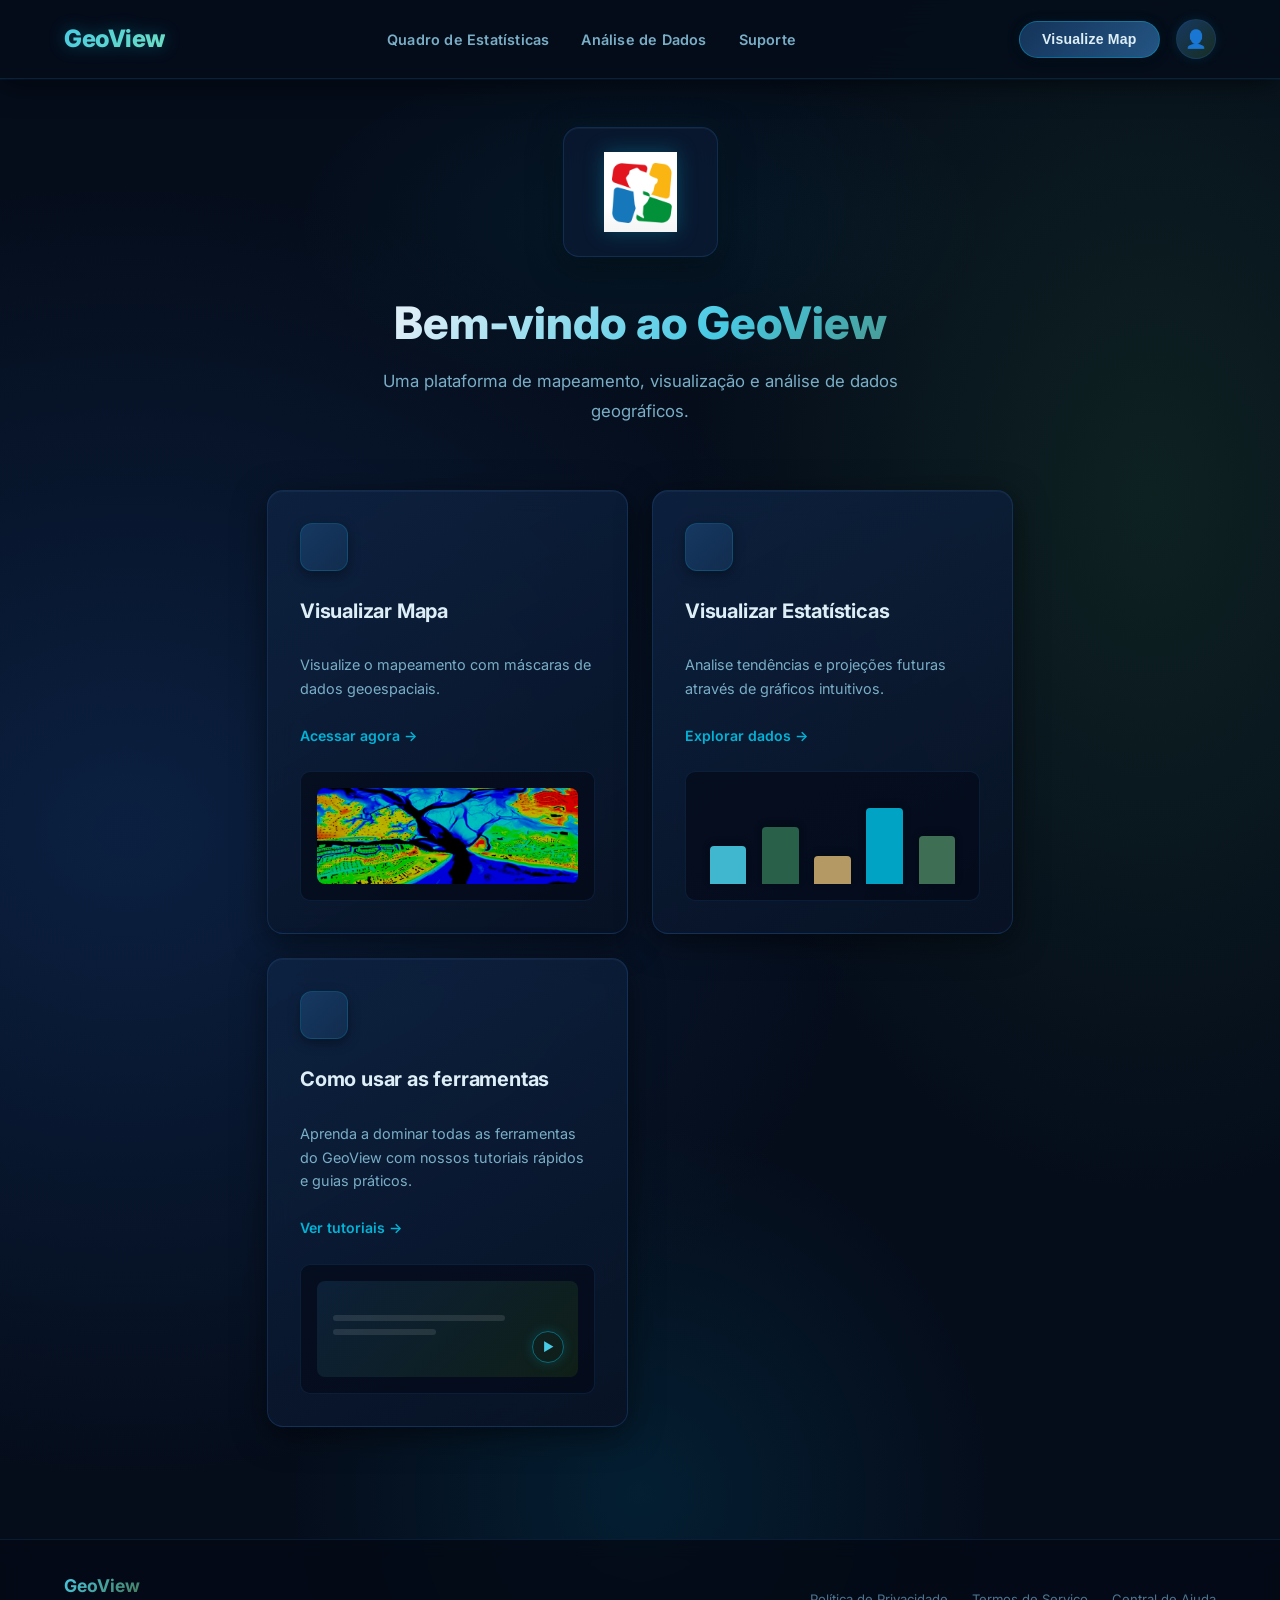
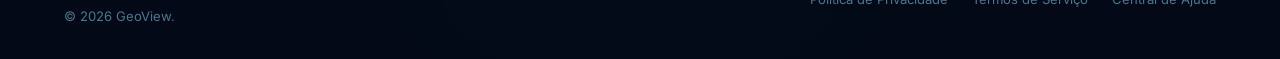
==== commit 2a727ccf: "ui moderna" ====
--- a/index.html
+++ b/index.html
@@ -52,11 +52,11 @@
                 <p>Analise tendências e projeções futuras através de gráficos intuitivos.</p>
                 <a href="#" class="card-link">Explorar dados &rarr;</a>
                 <div class="card-graphic graphic-chart">
-                    <div class="bar" style="height: 40%; background: #45e62f;"></div>
-                    <div class="bar" style="height: 60%; background: #ffb703;"></div>
-                    <div class="bar" style="height: 30%; background: #8d480f;"></div>
-                    <div class="bar" style="height: 80%; background: #00529b;"></div>
-                    <div class="bar" style="height: 50%; background: #106e27;"></div>
+                    <div class="bar" style="height: 40%; background: #48cae4;"></div>
+                    <div class="bar" style="height: 60%; background: #2d6a4f;"></div>
+                    <div class="bar" style="height: 30%; background: #c9a96e;"></div>
+                    <div class="bar" style="height: 80%; background: #00b4d8;"></div>
+                    <div class="bar" style="height: 50%; background: #457a5c;"></div>
                 </div>
             </div>
 
--- a/style.css
+++ b/style.css
@@ -1,37 +1,85 @@
 :root {
-    --bg-color: #f4f7f9;
-    --text-main: #0b2545;
-    --text-muted: #4a5568;
-    --primary-color: #00529b; /* Cor original do tema Itaipu */
-    --primary-hover: #003d73;
-    --card-bg: #ffffff;
+    --navy-900: #050d1b;
+    --navy-800: #081524;
+    --navy-700: #0c2038;
+    --navy-600: #112c4e;
+    --navy-500: #163861;
+    --navy-400: #1d4878;
+    --navy-300: #285d90;
+
+    --moss-900: #091410;
+    --moss-800: #0f1f17;
+    --moss-700: #172d21;
+    --moss-600: #213d2e;
+    --moss-500: #2c4f3c;
+    --moss-400: #38644c;
+    --moss-300: #457a5c;
+
+    --water: #00b4d8;
+    --water-light: #48cae4;
+    --sand: #c9a96e;
+    --earth: #8b6239;
+    --forest: #2d6a4f;
+
+    --text-primary: #ddeef7;
+    --text-secondary: #7aaec6;
+    --text-muted: #4e7490;
+
+    --primary-color: #00b4d8;
+    --primary-hover: #009cb8;
     --border-radius: 16px;
-}
-
-body { 
-    font-family: 'Inter', 'Segoe UI', Tahoma, Geneva, Verdana, sans-serif; 
-    margin: 0; 
+
+    --bg-body: #050d1b;
+    --card-bg: rgba(11, 26, 52, 0.7);
+    --card-border: rgba(28, 72, 124, 0.45);
+}
+
+*, *::before, *::after {
+    box-sizing: border-box;
+}
+
+body {
+    font-family: 'Inter', 'Segoe UI', Tahoma, Geneva, Verdana, sans-serif;
+    margin: 0;
     padding: 0;
-    background-color: var(--bg-color);
-    color: var(--text-main);
+    background-color: var(--bg-body);
+    background-image:
+        radial-gradient(ellipse 90% 60% at 10% 50%, rgba(14, 42, 85, 0.65) 0%, transparent 65%),
+        radial-gradient(ellipse 60% 70% at 90% 30%, rgba(25, 58, 42, 0.45) 0%, transparent 60%),
+        radial-gradient(ellipse 50% 40% at 50% 90%, rgba(0, 77, 110, 0.28) 0%, transparent 55%);
+    color: var(--text-primary);
     display: flex;
     flex-direction: column;
     min-height: 100vh;
-}
-
-
+    line-height: 1.6;
+}
+
+/* === NAVBAR === */
 .navbar {
     display: flex;
     justify-content: space-between;
     align-items: center;
-    padding: 1.5rem 5%;
-    background-color: var(--bg-color);
+    padding: 1.2rem 5%;
+    background: rgba(5, 13, 27, 0.88);
+    backdrop-filter: blur(20px);
+    -webkit-backdrop-filter: blur(20px);
+    border-bottom: 1px solid rgba(28, 72, 124, 0.35);
+    box-shadow: 0 4px 30px rgba(0, 0, 0, 0.6), 0 1px 0 rgba(0, 180, 216, 0.08);
+    position: sticky;
+    top: 0;
+    z-index: 100;
 }
 
 .nav-brand {
     font-size: 1.5rem;
-    font-weight: 700;
-    color: var(--primary-color);
+    font-weight: 800;
+    letter-spacing: -0.5px;
+    background: linear-gradient(135deg, var(--water-light) 0%, #6edfc0 100%);
+    -webkit-background-clip: text;
+    -webkit-text-fill-color: transparent;
+    background-clip: text;
+    color: transparent;
+    filter: drop-shadow(0 0 8px rgba(0, 180, 216, 0.35));
 }
 
 .nav-links {
@@ -41,13 +89,15 @@
 
 .nav-links a {
     text-decoration: none;
-    color: var(--text-main);
+    color: var(--text-secondary);
     font-weight: 600;
-    font-size: 0.95rem;
+    font-size: 0.9rem;
+    letter-spacing: 0.2px;
+    transition: color 0.2s;
 }
 
 .nav-links a:hover {
-    color: var(--primary-color);
+    color: var(--water-light);
 }
 
 .nav-actions {
@@ -57,132 +107,225 @@
 }
 
 .btn-primary {
-    background-color: var(--primary-color);
-    color: white;
-    border: none;
-    padding: 0.6rem 1.2rem;
-    border-radius: 20px;
+    background: linear-gradient(135deg, rgba(22, 56, 97, 0.9), rgba(40, 93, 144, 0.9));
+    color: var(--text-primary);
+    border: 1px solid rgba(0, 180, 216, 0.4);
+    padding: 0.6rem 1.4rem;
+    border-radius: 30px;
     font-weight: 600;
+    font-size: 0.88rem;
     cursor: pointer;
-    transition: background-color 0.2s;
+    transition: all 0.25s ease;
+    box-shadow: 0 2px 12px rgba(0, 0, 0, 0.4), 0 0 12px rgba(0, 180, 216, 0.08);
+    letter-spacing: 0.2px;
 }
 
 .btn-primary:hover {
-    background-color: var(--primary-hover);
+    background: linear-gradient(135deg, rgba(0, 150, 200, 0.8), rgba(22, 56, 97, 0.9));
+    border-color: rgba(0, 180, 216, 0.7);
+    box-shadow: 0 4px 20px rgba(0, 0, 0, 0.4), 0 0 20px rgba(0, 180, 216, 0.22);
+    transform: translateY(-1px);
 }
 
 .avatar {
     width: 40px;
     height: 40px;
-    background-color: #e2e8f0;
+    background: linear-gradient(135deg, var(--navy-500), var(--moss-700));
+    border: 1px solid var(--card-border);
     border-radius: 50%;
     display: flex;
     align-items: center;
     justify-content: center;
-    font-size: 1.2rem;
-}
-
+    font-size: 1.1rem;
+    box-shadow: 0 0 12px rgba(0, 180, 216, 0.12);
+}
+
+/* === CONTAINER === */
 .container {
     flex: 1;
     max-width: 1200px;
     margin: 0 auto;
-    padding: 2rem 5%;
-}
-
+    padding: 3rem 5%;
+}
+
+/* === HERO === */
 .hero {
     text-align: center;
     margin-bottom: 4rem;
+    position: relative;
+}
+
+.hero::after {
+    content: '';
+    position: absolute;
+    top: -80px;
+    left: 50%;
+    transform: translateX(-50%);
+    width: 700px;
+    height: 350px;
+    background: radial-gradient(ellipse at center, rgba(0, 180, 216, 0.07) 0%, transparent 70%);
+    pointer-events: none;
+    z-index: -1;
 }
 
 .hero-image-wrapper {
-    background: white;
-    width: 100%;
-    max-width: 400px;
-    margin: 0 auto 2rem;
-    padding: 2rem;
+    background: var(--card-bg);
+    border: 1px solid var(--card-border);
+    width: fit-content;
+    min-width: 140px;
+    max-width: 320px;
+    margin: 0 auto 2.5rem;
+    padding: 1.5rem 2.5rem;
     border-radius: var(--border-radius);
-    box-shadow: 0 4px 20px rgba(0,0,0,0.03);
+    box-shadow:
+        0 8px 32px rgba(0, 0, 0, 0.5),
+        0 0 24px rgba(0, 180, 216, 0.08),
+        inset 0 1px 0 rgba(255, 255, 255, 0.04);
     display: flex;
     justify-content: center;
+    backdrop-filter: blur(10px);
+    -webkit-backdrop-filter: blur(10px);
 }
 
 .hero-logo {
     max-width: 150px;
+    filter: drop-shadow(0 0 10px rgba(0, 180, 216, 0.3));
 }
 
 .hero h1 {
-    font-size: 2.5rem;
+    font-size: 2.8rem;
     margin-bottom: 1rem;
-    color: var(--text-main);
+    font-weight: 800;
+    background: linear-gradient(135deg, var(--text-primary) 20%, var(--water-light) 60%, var(--moss-300) 100%);
+    -webkit-background-clip: text;
+    -webkit-text-fill-color: transparent;
+    background-clip: text;
+    line-height: 1.2;
 }
 
 .hero p {
-    color: var(--text-muted);
-    max-width: 600px;
+    color: var(--text-secondary);
+    max-width: 580px;
     margin: 0 auto;
-    line-height: 1.6;
-}
-
+    line-height: 1.75;
+    font-size: 1.05rem;
+}
+
+/* === CARDS GRID === */
 .cards-grid {
     display: grid;
-    grid-template-columns: repeat(auto-fit, minmax(320px, 1fr));
-    gap: 2rem;
+    grid-template-columns: repeat(auto-fit, minmax(300px, 1fr));
+    gap: 1.5rem;
     margin-bottom: 4rem;
 }
 
 .feature-card {
-    background: var(--card-bg);
+    background: linear-gradient(150deg, rgba(14, 36, 68, 0.8) 0%, rgba(8, 18, 36, 0.93) 100%);
+    border: 1px solid var(--card-border);
     border-radius: var(--border-radius);
     padding: 2rem;
-    box-shadow: 0 10px 25px rgba(0,0,0,0.02);
-    transition: transform 0.3s ease, box-shadow 0.3s ease;
+    box-shadow:
+        0 8px 32px rgba(0, 0, 0, 0.5),
+        inset 0 1px 0 rgba(255, 255, 255, 0.04);
+    backdrop-filter: blur(12px);
+    -webkit-backdrop-filter: blur(12px);
+    transition: transform 0.3s ease, box-shadow 0.3s ease, border-color 0.3s ease;
     cursor: pointer;
     display: flex;
     flex-direction: column;
+    position: relative;
+    overflow: hidden;
+}
+
+/* Top glow line on hover */
+.feature-card::after {
+    content: '';
+    position: absolute;
+    top: 0;
+    left: 10%;
+    right: 10%;
+    height: 1px;
+    background: linear-gradient(90deg, transparent, rgba(0, 180, 216, 0.6), transparent);
+    opacity: 0;
+    transition: opacity 0.35s ease;
+}
+
+.feature-card:hover::after {
+    opacity: 1;
 }
 
 .feature-card:hover {
-    transform: translateY(-5px);
-    box-shadow: 0 15px 35px rgba(0,0,0,0.06);
+    transform: translateY(-6px);
+    border-color: rgba(0, 180, 216, 0.38);
+    box-shadow:
+        0 22px 52px rgba(0, 0, 0, 0.55),
+        0 0 32px rgba(0, 180, 216, 0.1),
+        inset 0 1px 0 rgba(255, 255, 255, 0.06);
+}
+
+/* Second card (statistics) uses moss green accent */
+.feature-card:nth-child(2):hover {
+    border-color: rgba(69, 122, 92, 0.45);
+    box-shadow:
+        0 22px 52px rgba(0, 0, 0, 0.55),
+        0 0 32px rgba(45, 106, 79, 0.18),
+        inset 0 1px 0 rgba(255, 255, 255, 0.06);
+}
+
+.feature-card:nth-child(2)::after {
+    background: linear-gradient(90deg, transparent, rgba(69, 138, 97, 0.55), transparent);
 }
 
 .icon-wrapper {
-    width: 50px;
-    height: 50px;
-    background-color: #f0f4f8;
+    width: 48px;
+    height: 48px;
+    background: linear-gradient(135deg, var(--navy-500), var(--navy-600));
+    border: 1px solid rgba(0, 180, 216, 0.2);
     border-radius: 12px;
     display: flex;
     align-items: center;
     justify-content: center;
-    font-size: 1.5rem;
+    font-size: 1.4rem;
     margin-bottom: 1.5rem;
+    box-shadow: 0 4px 12px rgba(0, 0, 0, 0.35);
 }
 
 .feature-card h2 {
-    font-size: 1.4rem;
-    margin: 0 0 1rem 0;
+    font-size: 1.25rem;
+    margin: 0 0 0.75rem 0;
+    color: var(--text-primary);
+    font-weight: 700;
+    letter-spacing: -0.2px;
 }
 
 .feature-card p {
-    color: var(--text-muted);
-    font-size: 0.95rem;
-    line-height: 1.6;
+    color: var(--text-secondary);
+    font-size: 0.9rem;
+    line-height: 1.65;
     margin-bottom: 1.5rem;
     flex-grow: 1;
 }
 
 .card-link {
-    color: var(--primary-color);
+    color: var(--water);
     text-decoration: none;
     font-weight: 600;
+    font-size: 0.88rem;
     margin-bottom: 1.5rem;
     display: inline-block;
+    transition: color 0.2s, letter-spacing 0.2s;
+}
+
+.card-link:hover {
+    color: var(--water-light);
+    letter-spacing: 0.3px;
 }
 
 .card-graphic {
-    background-color: var(--bg-color);
-    border-radius: 12px;
-    height: 140px;
+    background: rgba(4, 10, 24, 0.65);
+    border: 1px solid rgba(28, 72, 124, 0.3);
+    border-radius: 10px;
+    height: 130px;
     display: flex;
     align-items: flex-end;
     justify-content: space-around;
@@ -192,22 +335,25 @@
 }
 
 .graphic-chart .bar {
-    width: 15%;
+    width: 14%;
     border-radius: 4px 4px 0 0;
-}
-
-.graphic-map .mock-map {
+    box-shadow: 0 -2px 8px rgba(0, 0, 0, 0.3);
+    opacity: 0.9;
+}
+
+.map-preview {
     width: 100%;
     height: 100%;
-    background: linear-gradient(45deg, #1d3557, #457b9d);
+    object-fit: cover;
     border-radius: 8px;
-    opacity: 0.8;
+    display: block;
+    filter: brightness(0.85) saturate(1.2) contrast(1.05);
 }
 
 .graphic-video .video-mockup {
     width: 100%;
     height: 100%;
-    background-color: #0b2545;
+    background: linear-gradient(135deg, var(--navy-700), var(--moss-800));
     border-radius: 8px;
     padding: 1rem;
     display: flex;
@@ -217,44 +363,57 @@
 }
 
 .video-line {
-    height: 8px;
-    background: rgba(255,255,255,0.2);
+    height: 6px;
+    background: rgba(255, 255, 255, 0.1);
     border-radius: 4px;
-    margin-bottom: 10px;
-}
-.line-1 { width: 80%; }
-.line-2 { width: 50%; }
+    margin-bottom: 8px;
+}
+
+.line-1 { width: 75%; }
+.line-2 { width: 45%; }
 
 .play-btn {
     position: absolute;
-    right: 15px;
-    bottom: 15px;
-    color: white;
-    border: 2px solid rgba(255,255,255,0.5);
+    right: 14px;
+    bottom: 14px;
+    color: var(--water-light);
+    border: 1.5px solid rgba(0, 180, 216, 0.5);
     border-radius: 50%;
-    width: 30px;
-    height: 30px;
+    width: 32px;
+    height: 32px;
     display: flex;
     align-items: center;
     justify-content: center;
-    font-size: 0.8rem;
-}
-
+    font-size: 0.75rem;
+    box-shadow: 0 0 12px rgba(0, 180, 216, 0.22);
+}
+
+/* === FOOTER === */
 .footer {
-    border-top: 1px solid #e2e8f0;
+    border-top: 1px solid rgba(28, 72, 124, 0.3);
     padding: 2rem 5%;
     display: flex;
     justify-content: space-between;
     align-items: center;
     flex-wrap: wrap;
     gap: 1rem;
-    background-color: var(--bg-color);
+    background: rgba(4, 10, 22, 0.85);
+    backdrop-filter: blur(10px);
+    -webkit-backdrop-filter: blur(10px);
+}
+
+.footer-brand strong {
+    background: linear-gradient(135deg, var(--water-light), var(--moss-300));
+    -webkit-background-clip: text;
+    -webkit-text-fill-color: transparent;
+    background-clip: text;
+    font-size: 1.1rem;
 }
 
 .footer-brand p {
     color: var(--text-muted);
-    font-size: 0.85rem;
-    margin: 0.5rem 0 0 0;
+    font-size: 0.82rem;
+    margin: 0.4rem 0 0 0;
 }
 
 .footer-links {
@@ -266,12 +425,17 @@
 .footer-links a {
     color: var(--text-muted);
     text-decoration: none;
-    font-size: 0.85rem;
-}
-
-/* Responsividade */
+    font-size: 0.82rem;
+    transition: color 0.2s;
+}
+
+.footer-links a:hover {
+    color: var(--text-secondary);
+}
+
+/* === RESPONSIVE === */
 @media (min-width: 768px) {
     .nav-links {
         display: flex;
     }
-}+}
